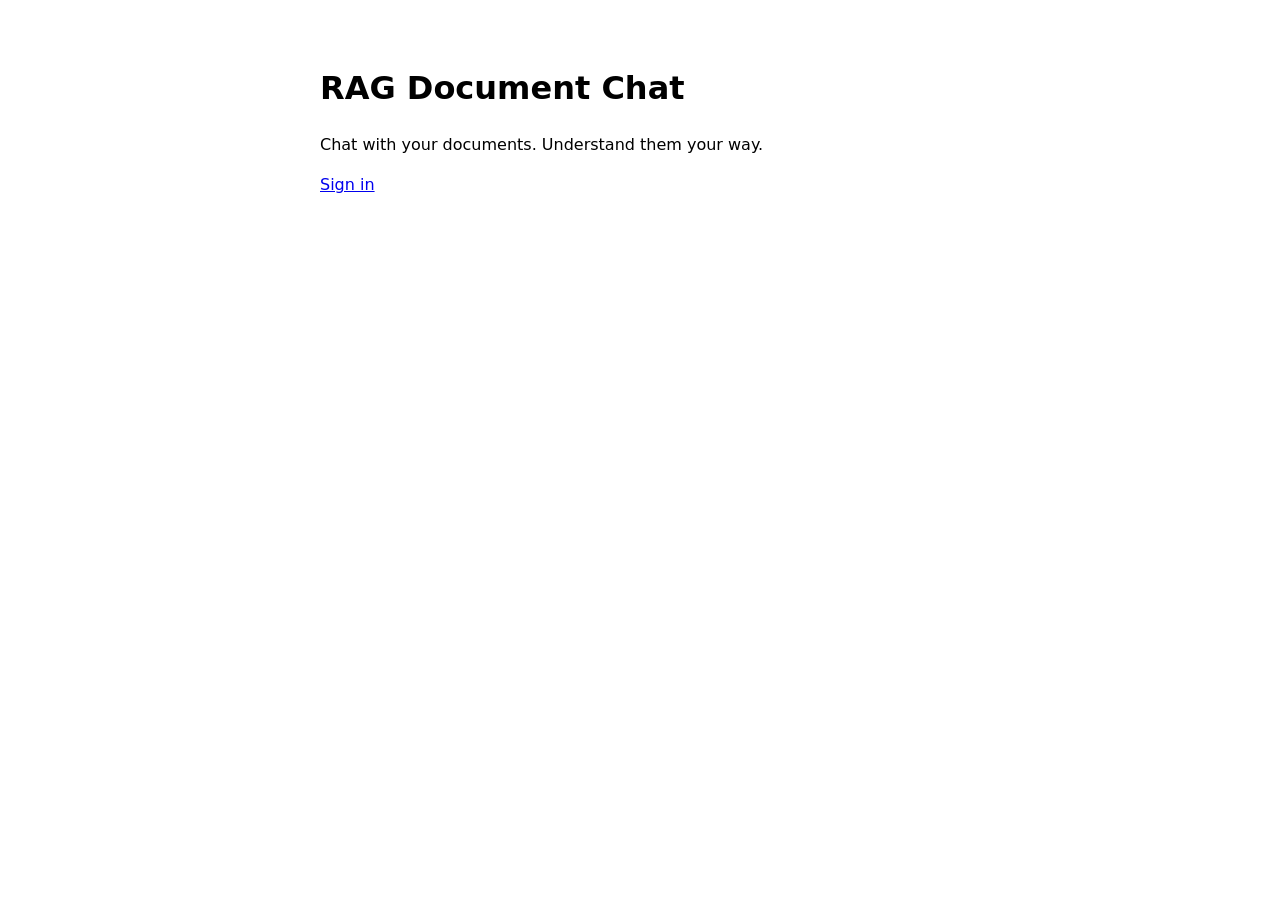
==== static/index.html @ fe9497b0 "feat: initialize production FastAPI skeleton - Application factory with Pydantic Settings validated " ====
<!doctype html>
<html lang="en">
<head>
  <meta charset="utf-8">
  <meta name="viewport" content="width=device-width, initial-scale=1">
  <title>RAG Document Chat</title>
  <link rel="stylesheet" href="/static/style.css">
</head>
<body>
  <main class="foundation">
    <h1>RAG Document Chat</h1>
    <p>Chat with your documents. Understand them your way.</p>
    <p><a href="/login">Sign in</a></p>
  </main>
</body>
</html>
---- static/style.css ----
:root { color-scheme: light dark; }
body { margin: 0; font-family: system-ui, "Noto Sans Tamil", "Nirmala UI", sans-serif; line-height: 1.5; }
.foundation { max-width: 40rem; margin: 4rem auto; padding: 0 1rem; }
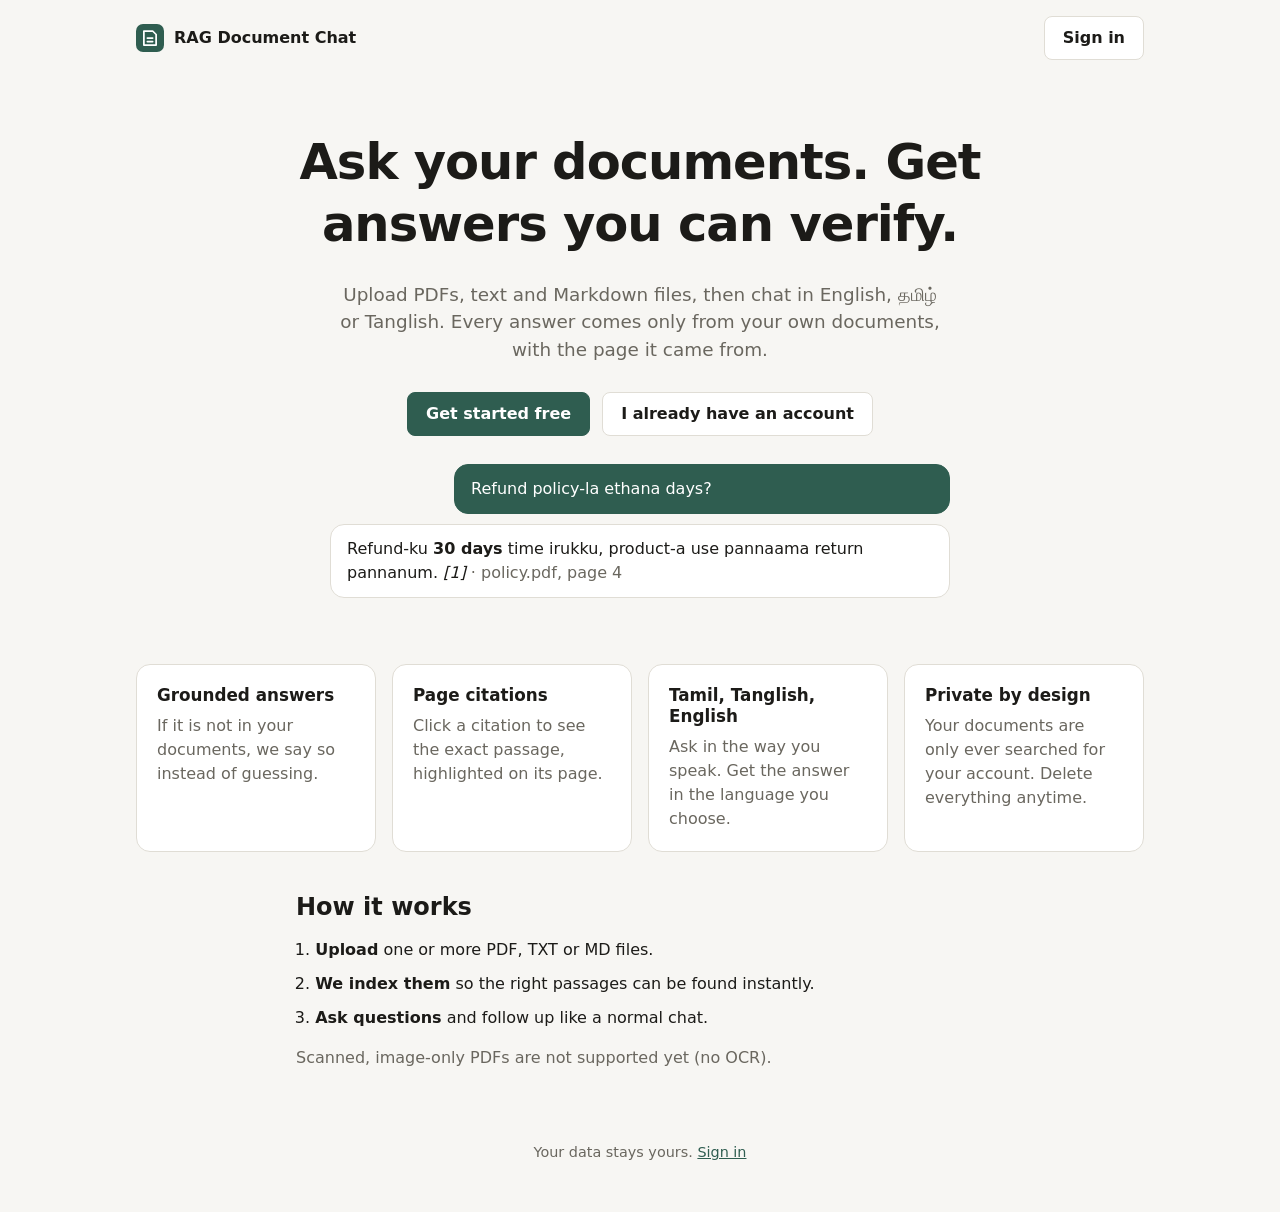
==== commit c9eff726: "feat: add landing page and full workspace UI Three-panel workspace: conversations (search, grouping," ====
--- a/static/index.html
+++ b/static/index.html
@@ -3,14 +3,47 @@
 <head>
   <meta charset="utf-8">
   <meta name="viewport" content="width=device-width, initial-scale=1">
-  <title>RAG Document Chat</title>
+  <title>RAG Document Chat · Ask your documents anything</title>
+  <meta name="description" content="Upload your PDFs and notes, then ask questions in English, Tamil or Tanglish. Answers come only from your documents, with page references.">
+  <link rel="icon" href="/static/favicon.svg" type="image/svg+xml">
   <link rel="stylesheet" href="/static/style.css">
+  <script type="module" src="/static/landing.js"></script>
 </head>
 <body>
-  <main class="foundation">
-    <h1>RAG Document Chat</h1>
-    <p>Chat with your documents. Understand them your way.</p>
-    <p><a href="/login">Sign in</a></p>
+  <a class="skip-link" href="#main">Skip to content</a>
+  <header class="landing-nav">
+    <a class="brand brand-flush" href="/"><img src="/static/favicon.svg" alt="" width="28" height="28"> RAG Document Chat</a>
+    <nav aria-label="Account"><a class="btn" href="/login">Sign in</a></nav>
+  </header>
+  <main id="main">
+    <section class="hero">
+      <h1>Ask your documents. Get answers you can verify.</h1>
+      <p class="lead">Upload PDFs, text and Markdown files, then chat in English, தமிழ் or Tanglish. Every answer comes only from your own documents, with the page it came from.</p>
+      <div class="cta">
+        <a class="btn btn-primary" id="cta-start" href="/login#signup">Get started free</a>
+        <a class="btn" href="/login">I already have an account</a>
+      </div>
+      <div class="demo" aria-label="Example conversation">
+        <div class="bubble q">Refund policy-la ethana days?</div>
+        <div class="bubble">Refund-ku <strong>30 days</strong> time irukku, product-a use pannaama return pannanum. <em>[1]</em> <span class="muted">· policy.pdf, page 4</span></div>
+      </div>
+    </section>
+    <section class="features" aria-label="Features">
+      <article class="feature"><h2>Grounded answers</h2><p>If it is not in your documents, we say so instead of guessing.</p></article>
+      <article class="feature"><h2>Page citations</h2><p>Click a citation to see the exact passage, highlighted on its page.</p></article>
+      <article class="feature"><h2>Tamil, Tanglish, English</h2><p>Ask in the way you speak. Get the answer in the language you choose.</p></article>
+      <article class="feature"><h2>Private by design</h2><p>Your documents are only ever searched for your account. Delete everything anytime.</p></article>
+    </section>
+    <section class="steps">
+      <h2>How it works</h2>
+      <ol>
+        <li><strong>Upload</strong> one or more PDF, TXT or MD files.</li>
+        <li><strong>We index them</strong> so the right passages can be found instantly.</li>
+        <li><strong>Ask questions</strong> and follow up like a normal chat.</li>
+      </ol>
+      <p class="muted">Scanned, image-only PDFs are not supported yet (no OCR).</p>
+    </section>
   </main>
+  <footer class="landing-foot">Your data stays yours. <a href="/login">Sign in</a></footer>
 </body>
 </html>
--- a/static/style.css
+++ b/static/style.css
@@ -1,3 +1,225 @@
-:root { color-scheme: light dark; }
-body { margin: 0; font-family: system-ui, "Noto Sans Tamil", "Nirmala UI", sans-serif; line-height: 1.5; }
-.foundation { max-width: 40rem; margin: 4rem auto; padding: 0 1rem; }
+/* Design tokens ------------------------------------------------------------ */
+:root {
+  --bg: #f7f6f3; --surface: #ffffff; --surface-2: #f0eee9; --border: #e0ddd5;
+  --text: #1c1b18; --muted: #6a675f; --accent: #2f5d50; --accent-hover: #244a40;
+  --accent-text: #ffffff; --danger: #b3261e; --danger-bg: #fdecea; --ok: #1e6b3a; --ok-bg: #e6f4ea;
+  --focus: #1a73e8; --shadow: 0 1px 2px rgb(0 0 0 / 6%), 0 8px 24px rgb(0 0 0 / 6%);
+  --radius: 10px; --font: system-ui, -apple-system, "Segoe UI", Roboto, "Noto Sans Tamil", sans-serif;
+  color-scheme: light;
+}
+:root[data-theme="dark"] {
+  --bg: #141412; --surface: #1d1d1a; --surface-2: #272723; --border: #34342f;
+  --text: #ecebe6; --muted: #a09d94; --accent: #6fb39f; --accent-hover: #86c7b3;
+  --accent-text: #0e1a16; --danger: #f2877f; --danger-bg: #3a1f1d; --ok: #7ed39a; --ok-bg: #1b3325;
+  --focus: #8ab4f8; --shadow: 0 1px 2px rgb(0 0 0 / 40%), 0 8px 24px rgb(0 0 0 / 30%);
+  color-scheme: dark;
+}
+@media (prefers-color-scheme: dark) {
+  :root:not([data-theme="light"]) {
+    --bg: #141412; --surface: #1d1d1a; --surface-2: #272723; --border: #34342f;
+    --text: #ecebe6; --muted: #a09d94; --accent: #6fb39f; --accent-hover: #86c7b3;
+    --accent-text: #0e1a16; --danger: #f2877f; --danger-bg: #3a1f1d; --ok: #7ed39a; --ok-bg: #1b3325;
+    --focus: #8ab4f8; --shadow: 0 1px 2px rgb(0 0 0 / 40%), 0 8px 24px rgb(0 0 0 / 30%);
+    color-scheme: dark;
+  }
+}
+
+*, *::before, *::after { box-sizing: border-box; }
+html { -webkit-text-size-adjust: 100%; }
+body { margin: 0; background: var(--bg); color: var(--text); font: 16px/1.5 var(--font); }
+h1, h2, h3 { line-height: 1.25; margin: 0 0 .5em; }
+a { color: var(--accent); }
+:focus-visible { outline: 3px solid var(--focus); outline-offset: 2px; }
+[hidden] { display: none !important; }
+.sr-only { position: absolute; width: 1px; height: 1px; overflow: hidden; clip: rect(0 0 0 0); white-space: nowrap; }
+.muted { color: var(--muted); }
+.skip-link { position: absolute; left: 8px; top: -48px; background: var(--surface); padding: 8px 12px; border-radius: 6px; z-index: 100; }
+.skip-link:focus { top: 8px; }
+
+/* Buttons & forms ---------------------------------------------------------- */
+.btn { display: inline-flex; align-items: center; justify-content: center; gap: 8px; min-height: 44px; padding: 0 18px;
+  border: 1px solid var(--border); border-radius: 8px; background: var(--surface); color: var(--text);
+  font: inherit; font-weight: 600; cursor: pointer; text-decoration: none; }
+.btn:hover { background: var(--surface-2); }
+.btn[disabled], .btn[aria-busy="true"] { opacity: .6; cursor: not-allowed; }
+.btn-primary { background: var(--accent); border-color: var(--accent); color: var(--accent-text); }
+.btn-primary:hover { background: var(--accent-hover); }
+.btn-danger { background: var(--danger); border-color: var(--danger); color: #fff; }
+.btn-danger:hover { background: var(--danger); filter: brightness(.92); }
+.btn-ghost { background: transparent; border-color: transparent; }
+.btn-block { width: 100%; }
+.field { display: grid; gap: 6px; margin-bottom: 16px; }
+.field label { font-weight: 600; font-size: .9rem; }
+.field input { min-height: 44px; padding: 0 12px; border: 1px solid var(--border); border-radius: 8px;
+  background: var(--surface); color: var(--text); font: inherit; width: 100%; }
+.field input[aria-invalid="true"] { border-color: var(--danger); }
+.field .hint { font-size: .85rem; color: var(--muted); }
+.field .error { font-size: .85rem; color: var(--danger); }
+.alert { padding: 10px 14px; border-radius: 8px; margin-bottom: 16px; font-size: .95rem; }
+.alert-error { background: var(--danger-bg); color: var(--danger); }
+.alert-ok { background: var(--ok-bg); color: var(--ok); }
+.spinner { width: 16px; height: 16px; border: 2px solid currentColor; border-right-color: transparent;
+  border-radius: 50%; animation: spin .7s linear infinite; }
+@keyframes spin { to { transform: rotate(360deg); } }
+@media (prefers-reduced-motion: reduce) { .spinner { animation-duration: 2s; } * { scroll-behavior: auto !important; } }
+
+/* Auth page ---------------------------------------------------------------- */
+.auth-wrap { min-height: 100vh; display: grid; place-items: center; padding: 24px 16px; }
+.auth-card { width: 100%; max-width: 420px; background: var(--surface); border: 1px solid var(--border);
+  border-radius: 16px; padding: 28px 24px; box-shadow: var(--shadow); }
+.brand { display: flex; align-items: center; gap: 10px; font-weight: 700; margin-bottom: 20px; text-decoration: none; color: var(--text); }
+.brand img { width: 28px; height: 28px; }
+.tabs { display: grid; grid-template-columns: 1fr 1fr; gap: 4px; background: var(--surface-2); padding: 4px; border-radius: 10px; margin-bottom: 20px; }
+.tabs button { min-height: 40px; border: 0; border-radius: 7px; background: transparent; color: var(--muted); font: inherit; font-weight: 600; cursor: pointer; }
+.tabs button[aria-selected="true"] { background: var(--surface); color: var(--text); box-shadow: 0 1px 2px rgb(0 0 0 / 12%); }
+.divider { display: flex; align-items: center; gap: 12px; color: var(--muted); font-size: .85rem; margin: 16px 0; }
+.divider::before, .divider::after { content: ""; flex: 1; height: 1px; background: var(--border); }
+.link-btn { background: none; border: 0; color: var(--accent); font: inherit; cursor: pointer; padding: 0; text-decoration: underline; }
+
+/* Dialog ------------------------------------------------------------------- */
+dialog { border: 1px solid var(--border); border-radius: 14px; padding: 24px; background: var(--surface); color: var(--text);
+  max-width: 440px; width: calc(100% - 32px); box-shadow: var(--shadow); }
+dialog::backdrop { background: rgb(0 0 0 / 50%); }
+.dialog-actions { display: flex; gap: 8px; justify-content: flex-end; flex-wrap: wrap; margin-top: 8px; }
+
+/* Workspace shell (Stage 2 placeholder; expanded in Stage 6) -------------- */
+.topbar { display: flex; align-items: center; justify-content: space-between; gap: 12px; padding: 10px 16px;
+  background: var(--surface); border-bottom: 1px solid var(--border); }
+.topbar .actions { display: flex; gap: 8px; align-items: center; flex-wrap: wrap; }
+.card { background: var(--surface); border: 1px solid var(--border); border-radius: var(--radius); padding: 20px; margin-bottom: 16px; }
+.danger-zone { border-color: var(--danger); }
+.toast-region { position: fixed; top: 76px; left: 50%; transform: translateX(-50%); display: grid; gap: 8px; z-index: 50; width: min(92vw, 420px); }
+.toast { background: var(--text); color: var(--bg); padding: 10px 14px; border-radius: 8px; box-shadow: var(--shadow); }
+.loading-screen { min-height: 100vh; display: grid; place-items: center; color: var(--muted); }
+.foundation { max-width: 640px; margin: 15vh auto; padding: 0 16px; }
+.center { text-align: center; }
+.note { font-size: .85rem; margin-top: 16px; }
+.brand-flush { margin: 0; }
+
+/* Workspace ----------------------------------------------------------------- */
+.app-body { height: 100vh; height: 100dvh; overflow: hidden; }
+.shell { display: flex; flex-direction: column; height: 100vh; height: 100dvh; }
+.workspace { flex: 1; min-height: 0; display: grid; grid-template-columns: 280px minmax(0, 1fr) 340px; }
+.panel { min-height: 0; overflow-y: auto; background: var(--surface); }
+.panel-left { border-right: 1px solid var(--border); padding: 12px; display: flex; flex-direction: column; gap: 10px; }
+.panel-right { border-left: 1px solid var(--border); padding: 12px 0; }
+.panel-center { background: var(--bg); display: flex; flex-direction: column; overflow: hidden; position: relative; }
+.pill { font-size: .85rem; padding: 4px 10px; border-radius: 999px; background: var(--surface-2); color: var(--muted); }
+.pill.low { background: var(--danger-bg); color: var(--danger); }
+.pad { padding: 8px 12px; }
+.pad-x { padding: 0 12px; margin: 4px 0; }
+.small { font-size: .82rem; }
+.search { margin: 0; }
+hr { border: 0; border-top: 1px solid var(--border); margin: 16px 0; }
+
+/* Conversation list */
+.conv-list { flex: 1; overflow-y: auto; }
+.group-title { font-size: .75rem; text-transform: uppercase; letter-spacing: .04em; color: var(--muted); margin: 14px 4px 4px; }
+.conv-group { list-style: none; margin: 0; padding: 0; }
+.conv { display: flex; align-items: center; border-radius: 8px; }
+.conv:hover, .conv:focus-within { background: var(--surface-2); }
+.conv.active { background: var(--surface-2); font-weight: 600; }
+.conv-open { flex: 1; min-width: 0; text-align: left; background: none; border: 0; color: inherit; font: inherit; padding: 8px; cursor: pointer; overflow: hidden; text-overflow: ellipsis; white-space: nowrap; }
+.icon-btn { min-width: 32px; min-height: 32px; border: 0; background: none; border-radius: 6px; cursor: pointer; color: var(--muted); font-size: .95rem; }
+.icon-btn:hover { background: var(--border); color: var(--text); }
+.icon-btn.on { color: var(--accent); background: var(--surface-2); }
+.conv .icon-btn { opacity: 0; }
+.conv:hover .icon-btn, .conv:focus-within .icon-btn { opacity: 1; }
+@media (hover: none) { .conv .icon-btn { opacity: 1; } }
+
+/* Messages */
+.messages { flex: 1; overflow-y: auto; padding: 20px 16px 8px; scroll-behavior: smooth; }
+.messages:empty { flex: 0; padding: 0; }
+.msg { max-width: 760px; margin: 0 auto 18px; }
+.msg-user { display: flex; justify-content: flex-end; }
+.msg-user .bubble { background: var(--accent); color: var(--accent-text); border-radius: 16px 16px 4px 16px; padding: 10px 14px; max-width: 85%; white-space: pre-wrap; overflow-wrap: anywhere; }
+.msg-assistant .bubble { background: var(--surface); border: 1px solid var(--border); border-radius: 16px 16px 16px 4px; padding: 12px 16px; overflow-wrap: anywhere; }
+.prose p { margin: 0 0 .7em; } .prose p:last-child { margin-bottom: 0; }
+.prose ul, .prose ol { margin: 0 0 .7em; padding-left: 1.4em; }
+.prose h4 { margin: .8em 0 .3em; }
+.prose pre { background: var(--surface-2); padding: 10px; border-radius: 8px; overflow-x: auto; }
+.prose code { background: var(--surface-2); padding: 1px 5px; border-radius: 4px; font-size: .92em; }
+.prose pre code { padding: 0; background: none; }
+.msg-error { color: var(--danger); margin: 0 0 8px; }
+.cite { min-width: 22px; height: 22px; padding: 0 6px; margin: 0 2px; border: 1px solid var(--accent); border-radius: 999px; background: transparent; color: var(--accent); font: inherit; font-size: .75rem; font-weight: 700; cursor: pointer; vertical-align: 1px; }
+.cite:hover { background: var(--accent); color: var(--accent-text); }
+.source-chips, .suggestions { display: flex; flex-wrap: wrap; gap: 6px; align-items: center; margin-top: 8px; }
+.chip { border: 1px solid var(--border); background: var(--surface); color: var(--text); border-radius: 999px; padding: 6px 12px; font: inherit; font-size: .85rem; cursor: pointer; max-width: 100%; text-align: left; }
+.chip:hover { border-color: var(--accent); }
+.answer-actions { display: flex; gap: 2px; margin-top: 6px; }
+.typing { display: inline-flex; gap: 4px; padding: 4px 0; }
+.typing i { width: 7px; height: 7px; border-radius: 50%; background: var(--muted); animation: blink 1.2s infinite ease-in-out; }
+.typing i:nth-child(2) { animation-delay: .15s; } .typing i:nth-child(3) { animation-delay: .3s; }
+@keyframes blink { 0%, 80%, 100% { opacity: .25; } 40% { opacity: 1; } }
+@media (prefers-reduced-motion: reduce) { .typing i { animation: none; opacity: .6; } .messages { scroll-behavior: auto; } }
+
+/* Empty state & onboarding */
+.empty-state { flex: 1; display: grid; place-items: center; padding: 24px 16px; overflow-y: auto; }
+.empty-state[hidden] { display: none; }
+.onboarding { max-width: 520px; text-align: center; }
+.onboarding ol { text-align: left; display: inline-block; margin: 8px 0 18px; padding-left: 1.2em; }
+.onboarding li { margin: 6px 0; }
+.onboarding .suggestions { justify-content: center; }
+
+/* Composer */
+.composer { padding: 8px 16px 12px; max-width: 792px; width: 100%; margin: 0 auto; }
+.composer-options { display: flex; gap: 8px; align-items: center; flex-wrap: wrap; margin-bottom: 6px; font-size: .85rem; }
+.composer-options #scope { flex: 1; min-width: 140px; }
+select { min-height: 34px; border: 1px solid var(--border); border-radius: 8px; background: var(--surface); color: var(--text); font: inherit; font-size: .85rem; padding: 0 8px; }
+.composer-row { display: flex; gap: 8px; align-items: flex-end; }
+.composer textarea { flex: 1; resize: none; min-height: 44px; max-height: 180px; padding: 10px 12px; border: 1px solid var(--border); border-radius: 12px; background: var(--surface); color: var(--text); font: inherit; }
+.hint-line { font-size: .75rem; margin: 6px 2px 0; }
+
+/* Right panel */
+.tabs[role=tablist] { margin: 0 12px 12px; }
+.dropzone { margin: 0 12px 8px; padding: 12px; border: 2px dashed var(--border); border-radius: 12px; text-align: center; }
+.dropzone.drag { border-color: var(--accent); background: var(--surface-2); }
+.dropzone p { margin: 6px 0 0; font-size: .85rem; }
+.doc-list { list-style: none; margin: 0; padding: 0 8px; }
+.doc { display: flex; gap: 8px; align-items: flex-start; padding: 8px 6px; border-radius: 8px; }
+.doc:hover { background: var(--surface-2); }
+.doc input[type=checkbox] { margin-top: 4px; width: 18px; height: 18px; }
+.doc-main { flex: 1; min-width: 0; }
+.doc-title { font-weight: 600; overflow: hidden; text-overflow: ellipsis; white-space: nowrap; }
+.doc-meta { font-size: .8rem; color: var(--muted); }
+.doc-error { color: var(--danger); }
+.doc progress { width: 100%; height: 6px; margin-top: 4px; accent-color: var(--accent); }
+.doc-actions { display: flex; }
+.source-title { font-size: 1rem; margin: 0 12px 4px; }
+.source-body { padding: 8px 12px; }
+.page-text { white-space: pre-wrap; overflow-wrap: anywhere; font-size: .92rem; line-height: 1.6; }
+mark { background: color-mix(in srgb, var(--accent) 30%, transparent); color: inherit; border-radius: 3px; padding: 1px 0; }
+blockquote { margin: 8px 0; padding-left: 12px; border-left: 3px solid var(--border); color: var(--muted); }
+
+/* Mobile ------------------------------------------------------------------- */
+.mobile-nav { display: none; }
+@media (max-width: 1100px) { .workspace { grid-template-columns: 240px minmax(0, 1fr) 300px; } }
+@media (max-width: 860px) {
+  .workspace { display: block; position: relative; }
+  .workspace > .panel { position: absolute; inset: 0; display: none; }
+  .workspace[data-view="left"] > .panel-left, .workspace[data-view="chat"] > .panel-center,
+  .workspace[data-view="right"] > .panel-right { display: flex; flex-direction: column; }
+  .workspace[data-view="right"] > .panel-right { display: block; }
+  .mobile-nav { display: grid; grid-template-columns: repeat(3, 1fr); background: var(--surface); border-top: 1px solid var(--border); }
+  .mobile-nav button { min-height: 52px; border: 0; background: none; color: var(--muted); font: inherit; font-weight: 600; cursor: pointer; }
+  .mobile-nav button[aria-current="true"] { color: var(--accent); box-shadow: inset 0 3px 0 var(--accent); }
+  .brand-name { display: none; }
+  .topbar .btn { padding: 0 12px; }
+}
+
+/* Landing ------------------------------------------------------------------ */
+.landing-nav { display: flex; align-items: center; justify-content: space-between; max-width: 1040px; margin: 0 auto; padding: 16px; }
+.hero { max-width: 760px; margin: 0 auto; padding: 56px 16px 32px; text-align: center; }
+.hero h1 { font-size: clamp(2rem, 5vw, 3.1rem); letter-spacing: -0.02em; }
+.hero p.lead { font-size: 1.15rem; color: var(--muted); max-width: 600px; margin: 0 auto 28px; }
+.cta { display: flex; gap: 12px; justify-content: center; flex-wrap: wrap; }
+.features { max-width: 1040px; margin: 24px auto; padding: 0 16px; display: grid; grid-template-columns: repeat(auto-fit, minmax(230px, 1fr)); gap: 16px; }
+.feature { background: var(--surface); border: 1px solid var(--border); border-radius: 14px; padding: 20px; }
+.feature h2 { font-size: 1.05rem; }
+.feature p { margin: 0; color: var(--muted); }
+.steps { max-width: 720px; margin: 40px auto; padding: 0 16px; }
+.steps ol { padding-left: 1.2em; } .steps li { margin: 10px 0; }
+.landing-foot { text-align: center; color: var(--muted); padding: 32px 16px 48px; font-size: .9rem; }
+.demo { max-width: 620px; margin: 28px auto 0; text-align: left; }
+.demo .bubble { background: var(--surface); border: 1px solid var(--border); border-radius: 14px; padding: 12px 16px; margin-bottom: 10px; }
+.demo .q { background: var(--accent); color: var(--accent-text); margin-left: 20%; border-color: var(--accent); }
